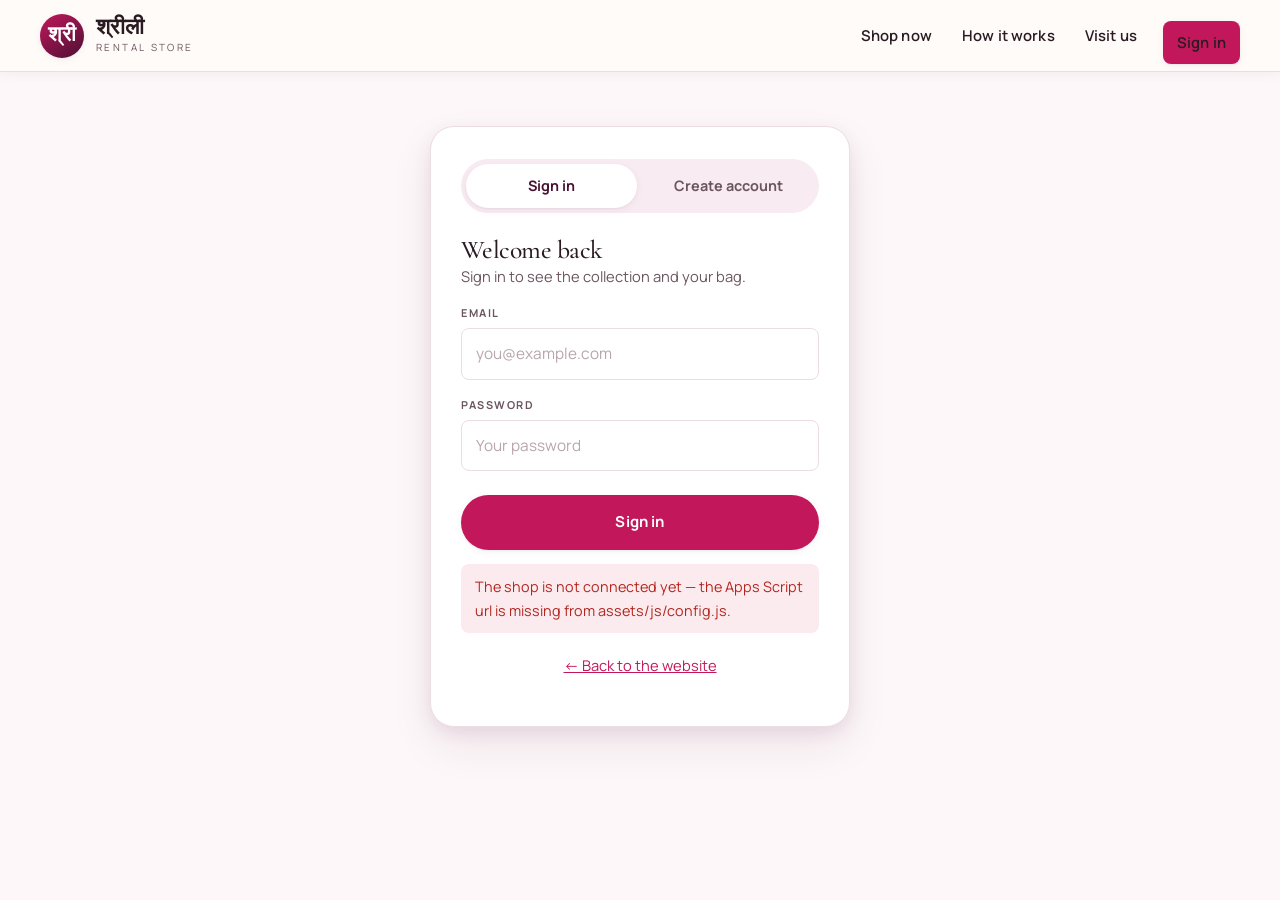
==== docs/account.html @ 736f4a03 "Add files via upload" ====
<!DOCTYPE html>
<html lang="en">
<head>
<meta charset="utf-8">
<meta name="viewport" content="width=device-width, initial-scale=1">
<title>Sign in — श्रीली Rental Store</title>
<meta name="robots" content="noindex">
<meta name="theme-color" content="#4a1033">
<link rel="preconnect" href="https://fonts.googleapis.com">
<link rel="preconnect" href="https://fonts.gstatic.com" crossorigin>
<link href="https://fonts.googleapis.com/css2?family=Cormorant+Garamond:ital,wght@0,400;0,500;0,600;1,400&family=Manrope:wght@400;500;600;700&family=Mukta:wght@400;600;700&display=swap" rel="stylesheet">
<link rel="stylesheet" href="assets/css/style.css">
<link rel="stylesheet" href="assets/css/shop.css">
</head>
<body class="shop">

<header class="site-header scrolled">
  <div class="wrap">
    <a class="brand" href="index.html">
      <span class="mark" id="brandMark">
        <img src="assets/img/logo.png" alt="श्रीली" style="width:100%;height:100%;object-fit:cover"
             onerror="this.remove();document.getElementById('brandMark').textContent='श्री';">
      </span>
      <span class="txt"><strong>श्रीली</strong><span>Rental Store</span></span>
    </a>
    <button class="nav-toggle" id="navToggle" aria-expanded="false" aria-controls="siteNav" aria-label="Menu"><span></span></button>
    <nav class="site-nav" id="siteNav">
      <a href="collection.html">Shop now</a>
      <a href="index.html#how">How it works</a>
      <a href="index.html#visit">Visit us</a>
      <span id="navAccount"></span>
    </nav>
  </div>
</header>

<!-- ------------------------------------------------------------ signed in -->
<div class="hide" id="profileView">

  <!-- identity banner -->
  <div class="acct-hero">
    <div class="wrap acct-hero-in">
      <div class="acct-avatar" id="pInitials">—</div>
      <div class="acct-id">
        <p class="eyebrow" style="color:#f0c8d8">My account</p>
        <h1 id="pName">—</h1>
        <p id="pEmail"></p>
      </div>
      <button class="btn btn-light btn-sm" id="signOutBtn">Sign out</button>
    </div>
  </div>

  <div class="wrap">
    <!-- at-a-glance -->
    <div class="acct-stats">
      <a class="acct-stat" href="cart.html">
        <span class="k">In my bag</span><span class="v" id="pBag">0</span>
        <span class="s">pieces waiting</span>
      </a>
      <div class="acct-stat">
        <span class="k">Requested</span><span class="v" id="pPending">0</span>
        <span class="s">awaiting the store</span>
      </div>
      <div class="acct-stat">
        <span class="k">Confirmed</span><span class="v" id="pConfirmed">0</span>
        <span class="s">ready to collect</span>
      </div>
      <div class="acct-stat">
        <span class="k">Completed</span><span class="v" id="pDone">0</span>
        <span class="s">rentals so far</span>
      </div>
    </div>

    <div class="acct-tabs" id="acctTabs">
      <button data-p="bag" class="on">My bag</button>
      <button data-p="history">Booking history</button>
      <button data-p="details">My details</button>
    </div>

    <!-- ------------------------------------------------------- my bag -->
    <section id="pane-bag">
      <div id="acctBag"></div>
      <div class="empty-state hide" id="acctBagEmpty">
        <div class="big">👗</div>
        <h3>Your bag is empty</h3>
        <p class="muted">Add a piece and the dates you need it for.</p>
        <a class="btn btn-primary" href="collection.html" style="margin-top:14px">Shop the collection</a>
      </div>
      <p class="hide" id="acctBagCta" style="margin-top:18px">
        <a class="btn btn-primary" href="cart.html">Go to bag &amp; request dates</a>
      </p>
    </section>

    <!-- --------------------------------------------------- my history -->
    <section id="pane-history" class="hide">
      <div class="acct-filter" id="histFilter">
        <button data-s="" class="on">All</button>
        <button data-s="REQUESTED">Requested</button>
        <button data-s="CONFIRMED">Confirmed</button>
        <button data-s="PICKED_UP">With me</button>
        <button data-s="RETURNED">Returned</button>
      </div>
      <div id="acctHistory"></div>
      <div class="empty-state hide" id="acctHistEmpty">
        <div class="big">🧾</div>
        <h3>No bookings yet</h3>
        <p class="muted">Anything you request will appear here with its status.</p>
        <a class="btn btn-primary" href="collection.html" style="margin-top:14px">Start shopping</a>
      </div>
    </section>

    <!-- --------------------------------------------------- my details -->
    <section id="pane-details" class="hide">
      <div class="acct-card">
        <h3 style="margin-bottom:4px">My details</h3>
        <p class="muted" style="margin-bottom:18px">
          To change any of these, message the store — we keep them in step with
          your booking records.
        </p>
        <div class="detail-row"><span>Name</span><b id="dName"></b></div>
        <div class="detail-row"><span>Email</span><b id="dEmail"></b></div>
        <div class="detail-row"><span>Mobile</span><b id="dPhone"></b></div>
        <div style="display:flex;gap:10px;flex-wrap:wrap;margin-top:20px">
          <a class="btn btn-primary" href="https://wa.me/919168754478" target="_blank" rel="noopener">Message the store</a>
          <a class="btn btn-ghost" href="collection.html">Shop the collection</a>
        </div>
      </div>
    </section>

    <p class="muted" style="text-align:center;padding:36px 0">
      <a href="index.html">← Back to the website</a>
    </p>
  </div>
</div>

<!-- ------------------------------------------------------------ signed out -->
<div class="auth-shell hide" id="authView">
  <div class="auth-box">
    <div class="note-why hide" id="whyNote"></div>

    <div class="auth-switch" role="tablist">
      <button id="tabIn" class="on" role="tab">Sign in</button>
      <button id="tabUp" role="tab">Create account</button>
    </div>

    <!-- sign in ------------------------------------------------------- -->
    <form id="formIn" autocomplete="on">
      <h1 style="font-size:1.6rem">Welcome back</h1>
      <p class="muted">Sign in to see the collection and your bag.</p>

      <div class="field">
        <label for="inEmail">Email</label>
        <input id="inEmail" type="email" autocomplete="email" placeholder="you@example.com" required>
      </div>

      <div class="field">
        <label for="inPass">Password</label>
        <input id="inPass" type="password" autocomplete="current-password" placeholder="Your password" required>
      </div>

      <button class="btn btn-primary btn-block" id="inBtn" type="submit">Sign in</button>
      <div class="msg err" id="inMsg"></div>
    </form>

    <!-- register ------------------------------------------------------ -->
    <form id="formUp" class="hide" autocomplete="on">
      <h1 style="font-size:1.6rem">Create your account</h1>
      <p class="muted">Takes a minute. Your bag is saved against it.</p>

      <div class="field">
        <label for="upName">Full name *</label>
        <input id="upName" type="text" autocomplete="name" placeholder="Your name" required>
      </div>

      <div class="field">
        <label for="upEmail">Email *</label>
        <input id="upEmail" type="email" autocomplete="email" placeholder="you@example.com" required>
      </div>

      <div class="field">
        <label for="upPhone">Mobile number *</label>
        <!-- +91 is fixed. The store is in Kodoli and confirms on WhatsApp,
             so an Indian mobile is the only number that is any use. -->
        <div class="phone-field">
          <span class="cc">🇮🇳 +91</span>
          <input id="upPhone" type="tel" inputmode="numeric" autocomplete="tel-national"
                 maxlength="10" pattern="[6-9][0-9]{9}" placeholder="9876543210" required>
        </div>
        <p class="hint">10 digits, starting 6–9. We confirm bookings on WhatsApp.</p>
      </div>

      <div class="field">
        <label for="upPass">Password *</label>
        <input id="upPass" type="password" autocomplete="new-password"
               placeholder="At least 6 characters" required>
      </div>

      <div class="field">
        <label for="upAddress">Address <span class="opt">(optional)</span></label>
        <input id="upAddress" type="text" autocomplete="street-address" placeholder="Village / town">
      </div>

      <button class="btn btn-primary btn-block" id="upBtn" type="submit">Create account</button>
      <div class="msg err" id="upMsg"></div>
    </form>

    <p class="muted" style="text-align:center;margin-top:20px">
      <a href="index.html">← Back to the website</a>
    </p>
  </div>
</div>

<div class="auth-shell" id="loadingView">
  <div class="auth-box" style="text-align:center">
    <span class="spin"></span> <span class="muted">One moment…</span>
  </div>
</div>

<script src="assets/js/config.js"></script>
<script src="assets/js/shop.js"></script>
<script src="assets/js/site-nav.js"></script>
<script src="assets/js/account.js"></script>
</body>
</html>
---- docs/assets/css/style.css ----
/* =========================================================================
   श्रीली Rental Store — design system
   Boutique rental: soft blush ground, deep plum type, rose accents.
   Mobile first; every breakpoint is min-width.
   ========================================================================= */

:root {
  --rose:        #c2185b;
  --rose-dark:   #9c134a;
  --rose-soft:   #fce7ef;
  --plum:        #4a1033;
  --plum-deep:   #2e0a20;
  --gold:        #b8912f;
  --blush:       #fdf7f9;
  --blush-2:     #f8ebf1;
  --cream:       #fffbf8;
  --ink:         #2a1a22;
  --ink-2:       #6b5560;
  --line:        #ecdde4;
  --white:       #ffffff;
  --ok:          #1a6b41;
  --busy:        #b3261e;

  --shadow-sm: 0 1px 2px rgba(74,16,51,.05), 0 2px 10px rgba(74,16,51,.05);
  --shadow-md: 0 6px 18px rgba(74,16,51,.08), 0 18px 44px rgba(74,16,51,.08);
  --shadow-lg: 0 20px 60px rgba(74,16,51,.16);

  --r-sm: 8px;
  --r-md: 14px;
  --r-lg: 24px;

  --wrap: 1240px;
  --header-h: 72px;

  --sans: "Manrope", "Mukta", "Segoe UI", system-ui, sans-serif;
  --display: "Cormorant Garamond", "Tiro Devanagari Marathi", Georgia, serif;
}

* { box-sizing: border-box; }
html { scroll-behavior: smooth; scroll-padding-top: calc(var(--header-h) + 12px); }
html, body { overflow-x: hidden; }

body {
  margin: 0;
  background: var(--cream);
  color: var(--ink);
  font-family: var(--sans);
  font-size: 16px;
  line-height: 1.65;
  -webkit-font-smoothing: antialiased;
  -webkit-text-size-adjust: 100%;
}

img { max-width: 100%; display: block; }
a { color: var(--rose); }

.wrap { width: 100%; max-width: var(--wrap); margin: 0 auto; padding: 0 20px; }

h1, h2, h3 { font-family: var(--display); font-weight: 500; line-height: 1.15; margin: 0; }
h1 { font-size: clamp(2.4rem, 6vw, 4.6rem); letter-spacing: -.02em; }
h2 { font-size: clamp(1.9rem, 4vw, 3rem); letter-spacing: -.01em; }
h3 { font-size: 1.2rem; }
p  { margin: 0 0 1rem; }

.eyebrow {
  font-size: .72rem; font-weight: 700; letter-spacing: .22em;
  text-transform: uppercase; color: var(--rose); margin-bottom: .7rem;
}
.lead { font-size: 1.06rem; color: var(--ink-2); max-width: 60ch; }
.muted { color: var(--ink-2); font-size: .92rem; }
.center { text-align: center; }
.center .lead { margin-inline: auto; }
.hide { display: none !important; }

/* ---------------------------------------------------------------- header */

.site-header {
  position: fixed; top: 0; left: 0; right: 0; z-index: 60;
  height: var(--header-h);
  background: transparent; border-bottom: 1px solid transparent;
  transition: background .28s ease, border-color .28s ease, box-shadow .28s ease;
}
.site-header.scrolled {
  background: rgba(255,251,248,.94); backdrop-filter: blur(12px);
  border-bottom-color: var(--line);
  box-shadow: 0 1px 14px rgba(74,16,51,.05);
}
.site-header .wrap { height: 100%; display: flex; align-items: center; gap: 16px; }

.brand { display: flex; align-items: center; gap: 12px; text-decoration: none; color: inherit; margin-right: auto; }
.brand .mark {
  width: 44px; height: 44px; flex: none; border-radius: 50%;
  background: linear-gradient(145deg, var(--rose), var(--plum));
  color: #fff; display: grid; place-items: center;
  font-family: var(--display); font-size: 1.3rem; font-weight: 600;
  box-shadow: var(--shadow-sm); overflow: hidden;
}
.brand .txt strong {
  display: block; font-family: var(--display); font-size: 1.35rem;
  line-height: 1.05; letter-spacing: .01em;
}
.brand .txt span {
  display: block; font-size: .62rem; letter-spacing: .24em;
  text-transform: uppercase; color: var(--ink-2);
}
.site-header:not(.scrolled) .brand .txt strong { color: #fff; }
.site-header:not(.scrolled) .brand .txt span { color: rgba(255,255,255,.72); }

.nav-toggle {
  display: grid; place-items: center; width: 42px; height: 42px;
  background: none; border: 1px solid var(--line); border-radius: var(--r-sm);
  cursor: pointer; color: var(--ink);
}
.site-header:not(.scrolled) .nav-toggle { color: #fff; border-color: rgba(255,255,255,.4); }
.nav-toggle span { display: block; width: 18px; height: 2px; background: currentColor; position: relative; }
.nav-toggle span::before, .nav-toggle span::after {
  content: ""; position: absolute; left: 0; width: 18px; height: 2px; background: currentColor;
  transition: transform .2s ease, top .2s ease;
}
.nav-toggle span::before { top: -6px; }
.nav-toggle span::after  { top: 6px; }
.nav-toggle[aria-expanded="true"] span { background: transparent; }
.nav-toggle[aria-expanded="true"] span::before { top: 0; transform: rotate(45deg); }
.nav-toggle[aria-expanded="true"] span::after  { top: 0; transform: rotate(-45deg); }

.site-nav {
  position: fixed; inset: var(--header-h) 0 auto 0;
  background: var(--cream); border-bottom: 1px solid var(--line);
  padding: 10px 20px 22px; display: none; box-shadow: var(--shadow-md);
}
.site-nav.open { display: block; }
.site-nav a {
  display: block; padding: 13px 4px; text-decoration: none;
  color: var(--ink); font-weight: 600; border-bottom: 1px solid var(--line);
}
.site-nav a:last-of-type { border-bottom: 0; }
.site-nav .btn { margin-top: 14px; text-align: center; }

@media (min-width: 960px) {
  .nav-toggle { display: none; }
  .site-nav {
    position: static; display: flex; align-items: center; gap: 2px;
    background: none; border: 0; padding: 0; box-shadow: none;
  }
  .site-nav a {
    border: 0; padding: 9px 14px; border-radius: var(--r-sm);
    font-size: .93rem; font-weight: 600; letter-spacing: .01em;
  }
  .site-header:not(.scrolled) .site-nav a { color: rgba(255,255,255,.94); }
  .site-header:not(.scrolled) .site-nav a:hover { background: rgba(255,255,255,.14); }
  .site-header.scrolled .site-nav a:hover { background: var(--blush-2); }
  .site-nav .btn { margin-left: 10px; }
  .site-header:not(.scrolled) .site-nav a.btn { color: #fff; }
}

/* --------------------------------------------------------------- buttons */

.btn {
  display: inline-block; padding: 14px 30px; border-radius: 999px;
  font: inherit; font-weight: 700; font-size: .94rem; letter-spacing: .01em;
  text-decoration: none; cursor: pointer; border: 1px solid transparent;
  transition: transform .15s ease, box-shadow .15s ease, background .15s ease;
}
.btn:active { transform: translateY(1px); }
.btn-primary { background: var(--rose); color: #fff; box-shadow: var(--shadow-sm); }
.btn-primary:hover { background: var(--rose-dark); box-shadow: var(--shadow-md); }
.btn-ghost { background: transparent; color: var(--plum); border-color: var(--line); }
.btn-ghost:hover { background: var(--blush-2); }
.btn-light { background: rgba(255,255,255,.14); color: #fff; border-color: rgba(255,255,255,.45); }
.btn-light:hover { background: rgba(255,255,255,.24); }
.btn-sm { padding: 9px 18px; font-size: .84rem; }
.btn-block { display: block; width: 100%; text-align: center; }
.btn:disabled { opacity: .5; cursor: default; }

/* ------------------------------------------------------------------ hero */

.hero {
  position: relative; overflow: hidden; color: #fff;
  padding: calc(var(--header-h) + 70px) 0 70px;
  background: var(--plum-deep);
}
@media (min-width: 900px) {
  .hero { padding: calc(var(--header-h) + 86px) 0 86px; min-height: 92vh;
          display: flex; align-items: center; }
}

/* Ambient wash. The clip is only 720px wide, so at full-bleed it would be
   upscaled and visibly soft — blurring it hard turns that into an asset:
   it reads as colour and movement, never as a blurry video. */
.hero-wash { position: absolute; inset: -4%; z-index: 0; }
/* Light blur only. Enough to soften the 720p upscaling, not so much that
   the footage stops reading as footage — the first version was invisible. */
.hero-wash video {
  width: 100%; height: 100%; object-fit: cover; object-position: center 30%;
  filter: blur(6px) saturate(1.15) brightness(.95);
  transform: scale(1.08);
}
/* Deep on the left where the words are, much clearer on the right so the
   film is genuinely visible rather than a flat colour. */
.hero-scrim {
  position: absolute; inset: 0; z-index: 1; pointer-events: none;
  background:
    linear-gradient(100deg, rgba(38,8,26,.92) 0%, rgba(38,8,26,.78) 30%,
                    rgba(38,8,26,.42) 56%, rgba(38,8,26,.14) 78%,
                    rgba(38,8,26,.06) 100%),
    linear-gradient(to top, rgba(38,8,26,.62) 0%, rgba(38,8,26,.12) 34%, transparent 60%);
}
/* A soft gold bloom behind the frame. */
.hero-glow {
  position: absolute; z-index: 1; right: 6%; top: 16%;
  width: 420px; height: 420px; border-radius: 50%; pointer-events: none;
  background: radial-gradient(circle, rgba(184,145,47,.30), transparent 68%);
  filter: blur(10px);
}

.hero-grid { position: relative; z-index: 2; display: grid; gap: 46px; align-items: center; }
@media (min-width: 900px) {
  .hero-grid { grid-template-columns: minmax(0, 760px); gap: 66px; }
}

.hero .eyebrow { color: #f0c8d8; letter-spacing: .26em; }
.hero h1 {
  color: #fff; font-size: clamp(2.8rem, 7.4vw, 5.8rem);
  line-height: 1.02; letter-spacing: -.025em;
  text-shadow: 0 4px 40px rgba(0,0,0,.4);
}
.hero h1 em { font-style: italic; }

/* Gold foil lettering — a gradient clipped to the glyphs. */
.foil {
  background: linear-gradient(103deg, #f6dfa4 0%, #b8912f 34%, #ffeec2 56%, #c9a227 82%, #f3d999 100%);
  -webkit-background-clip: text; background-clip: text;
  -webkit-text-fill-color: transparent; color: transparent;
}

.hero-lead {
  color: rgba(255,255,255,.9); max-width: 44ch; font-size: 1.1rem;
  margin-top: 1.4rem; text-shadow: 0 1px 18px rgba(0,0,0,.45);
}
.hero-actions { display: flex; flex-wrap: wrap; gap: 13px; margin-top: 34px; }
.btn-lg { padding: 16px 34px; font-size: .98rem; }

.hero-marks {
  display: flex; flex-wrap: wrap; gap: 12px 28px; margin-top: 42px;
  font-size: .74rem; letter-spacing: .2em; text-transform: uppercase;
  color: rgba(255,255,255,.7);
}
.hero-marks span { display: flex; align-items: center; gap: 10px; }
.hero-marks span::before {
  content: ""; width: 5px; height: 5px; transform: rotate(45deg);
  border: 1px solid var(--gold); display: block;
}

/* The framed film ------------------------------------------------------ */

/* Sized by height so the portrait never runs past the fold on a laptop. */
.hero-frame {
  position: relative; margin: 0; justify-self: center;
  width: 100%; max-width: 400px; aspect-ratio: 3 / 4;
  border-radius: 26px; overflow: hidden;
  box-shadow: 0 30px 90px rgba(0,0,0,.5), 0 0 0 1px rgba(255,255,255,.10);
  background: var(--plum);
}
@media (min-width: 900px) {
  /* A slight tilt and lift — a portrait on display, not a pasted-in photo. */
  .hero-frame {
    transform: rotate(-1.6deg) translateY(-8px);
    height: min(66vh, 560px); width: auto; aspect-ratio: 3 / 4; max-width: none;
  }
}
.hero-frame img, .hero-frame video {
  width: 100%; height: 100%; object-fit: cover; object-position: center 18%; display: block;
}
.hero-frame .ph {
  position: absolute; inset: 0; display: none; place-items: center; text-align: center;
  color: rgba(255,255,255,.6); font-family: var(--display); font-size: 1.2rem;
}
.hero-frame .ph small { font-family: var(--sans); font-size: .66rem; letter-spacing: .12em; }
.hero-frame.empty .ph { display: grid; }
/* Inner gold hairline, drawn over the footage. */
.hero-frame::before {
  content: ""; position: absolute; inset: 11px; border-radius: 18px; z-index: 2;
  border: 1px solid rgba(246,223,164,.42); pointer-events: none;
}
.hero-frame::after {
  content: ""; position: absolute; inset: auto 0 0 0; height: 34%; z-index: 1;
  background: linear-gradient(transparent, rgba(24,4,16,.72)); pointer-events: none;
}
.hero-frame figcaption {
  position: absolute; left: 22px; bottom: 20px; z-index: 3;
  font-family: var(--display); font-size: 1.06rem; color: #fff;
  letter-spacing: .04em; text-shadow: 0 1px 10px rgba(0,0,0,.6);
}

.hero-cue {
  position: absolute; left: 50%; bottom: 16px; z-index: 3;
  width: 1px; height: 40px; transform: translateX(-50%);
  background: linear-gradient(rgba(255,255,255,.75), transparent);
}
@media (max-width: 900px) { .hero-cue { display: none; } }
/* -------------------------------------------------------------- sections */

section { padding: 84px 0; }
section.tint { background: var(--blush); }
.section-head { margin-bottom: 44px; }

.grid { display: grid; gap: 22px; }
@media (min-width: 640px) { .cols-2 { grid-template-columns: repeat(2, 1fr); } }
@media (min-width: 900px) { .cols-3 { grid-template-columns: repeat(3, 1fr); } }
@media (min-width: 900px) { .cols-4 { grid-template-columns: repeat(4, 1fr); } }

/* ------------------------------------------------------------ item cards */

.catalog { display: grid; gap: 22px; grid-template-columns: repeat(2, 1fr); }
@media (min-width: 720px)  { .catalog { grid-template-columns: repeat(3, 1fr); } }
@media (min-width: 1040px) { .catalog { grid-template-columns: repeat(4, 1fr); } }

.item {
  position: relative; background: var(--white); border: 1px solid var(--line);
  border-radius: var(--r-md); overflow: hidden; text-decoration: none; color: inherit;
  display: flex; flex-direction: column;
  transition: transform .18s ease, box-shadow .18s ease, border-color .18s ease;
}
.item:hover { transform: translateY(-3px); box-shadow: var(--shadow-md); border-color: var(--rose-soft); }

.item-shot { position: relative; aspect-ratio: 3 / 4; background: var(--blush-2); overflow: hidden; }
.item-shot img { width: 100%; height: 100%; object-fit: cover; transition: transform .5s ease; }
.item:hover .item-shot img { transform: scale(1.04); }
.item-shot .ph {
  position: absolute; inset: 0; display: grid; place-items: center;
  color: var(--ink-2); font-family: var(--display); font-size: 2rem; opacity: .35;
}

.item-body { padding: 14px 15px 16px; display: flex; flex-direction: column; gap: 3px; flex: 1; }
.item-cat {
  font-size: .66rem; letter-spacing: .18em; text-transform: uppercase; color: var(--ink-2);
}
.item-name { font-family: var(--display); font-size: 1.22rem; line-height: 1.2; }
.item-price { margin-top: auto; padding-top: 8px; font-weight: 700; color: var(--plum); }
.item-price small { font-weight: 500; color: var(--ink-2); font-size: .78rem; }

/* availability pill */
.pill {
  position: absolute; top: 10px; left: 10px; z-index: 2;
  font-size: .68rem; font-weight: 700; letter-spacing: .06em;
  padding: 5px 11px; border-radius: 999px; backdrop-filter: blur(6px);
}
.pill.free { background: rgba(26,107,65,.92); color: #fff; }
.pill.busy { background: rgba(179,38,30,.92); color: #fff; }
.pill.soon { background: rgba(184,145,47,.94); color: #fff; }

.item.is-busy .item-shot img { filter: grayscale(.55) brightness(.94); }

/* ----------------------------------------------------------- how it works */

.steps { counter-reset: step; }
.step { position: relative; padding-left: 60px; }
.step::before {
  counter-increment: step; content: counter(step);
  position: absolute; left: 0; top: 0;
  width: 42px; height: 42px; border-radius: 50%;
  background: var(--rose-soft); color: var(--rose);
  display: grid; place-items: center;
  font-family: var(--display); font-size: 1.3rem; font-weight: 600;
}
.step h3 { margin-bottom: 5px; }
.step p { color: var(--ink-2); margin: 0; }

/* -------------------------------------------------------------- occasions */

.occasion {
  position: relative; border-radius: var(--r-md); overflow: hidden;
  aspect-ratio: 4 / 5; display: block; text-decoration: none;
  background: var(--blush-2); border: 1px solid var(--line);
}
.occasion img { width: 100%; height: 100%; object-fit: cover; transition: transform .5s ease; }
.occasion:hover img { transform: scale(1.05); }
.occasion figcaption {
  position: absolute; inset: auto 0 0 0; padding: 30px 16px 16px; color: #fff;
  background: linear-gradient(transparent, rgba(46,10,32,.85));
  font-family: var(--display); font-size: 1.35rem;
}
.occasion .ph {
  position: absolute; inset: 0; display: grid; place-items: center;
  font-family: var(--display); font-size: 2.2rem; color: var(--ink-2); opacity: .3;
}

/* ----------------------------------------------------------------- story */

.story-split { display: grid; gap: 38px; align-items: center; }
@media (min-width: 900px) {
  .story-split { grid-template-columns: 1fr minmax(300px, 480px); gap: 64px; }
}

.story-shot {
  position: relative; margin: 0; border-radius: var(--r-lg); overflow: hidden;
  background: var(--blush-2); box-shadow: var(--shadow-lg); aspect-ratio: 4 / 3;
}
.story-shot img { width: 100%; height: 100%; object-fit: cover; }
.story-shot .ph {
  position: absolute; inset: 0; display: none; place-items: center;
  font-family: var(--display); font-size: 1.5rem; color: var(--ink-2); opacity: .45;
}
.story-shot.empty .ph { display: grid; }
.story-shot figcaption {
  position: absolute; inset: auto 0 0 0; padding: 34px 18px 16px; color: #fff;
  background: linear-gradient(transparent, rgba(46,10,32,.82));
  font-family: var(--display); font-size: 1.15rem; letter-spacing: .02em;
}

/* The name being assembled. The two contributed syllables are the only
   things in rose, so the eye picks them out without any explanation. */
.namewheel {
  display: flex; align-items: flex-end; flex-wrap: wrap; gap: 14px 20px;
  margin-top: 26px; padding: 26px 24px;
  background: var(--white); border: 1px solid var(--line);
  border-radius: var(--r-md); box-shadow: var(--shadow-sm);
}
.nw-src, .nw-out { display: flex; flex-direction: column; gap: 1px; }
.nw-full {
  font-family: var(--display); font-size: clamp(1.6rem, 4vw, 2.2rem);
  line-height: 1.1; color: var(--ink-2);
}
.nw-full b { color: var(--rose); font-weight: 600; }
.nw-en {
  font-size: .68rem; letter-spacing: .18em; text-transform: uppercase; color: var(--ink-2);
}
.nw-rel { font-size: .78rem; color: var(--rose); }
.nw-plus, .nw-eq {
  font-family: var(--display); font-size: 1.6rem; color: var(--ink-2);
  align-self: center; opacity: .5;
}
.nw-out { padding-left: 4px; }
.nw-name {
  font-family: var(--display); font-size: clamp(2.2rem, 6vw, 3.2rem);
  line-height: 1; color: var(--plum); font-weight: 600;
}
.nw-out .nw-en { color: var(--rose); }

/* ----------------------------------------------------------------- owner */

.owner-split { display: grid; gap: 34px; align-items: center; }
@media (min-width: 860px) {
  .owner-split { grid-template-columns: minmax(260px, 360px) 1fr; gap: 60px; }
}

.owner-shot {
  position: relative; aspect-ratio: 3 / 4; border-radius: var(--r-lg);
  overflow: hidden; background: var(--blush-2); box-shadow: var(--shadow-lg);
  justify-self: center; width: 100%; max-width: 380px;
}
.owner-shot img { width: 100%; height: 100%; object-fit: cover; object-position: center 20%; }
.owner-shot .ph {
  position: absolute; inset: 0; display: none; place-items: center;
  color: var(--ink-2); font-family: var(--display); font-size: 1.4rem; opacity: .45;
}
.owner-shot.empty .ph { display: grid; }

/* A thin gold rule echoing the boutique feel, drawn not loaded. */
.owner-shot::after {
  content: ""; position: absolute; inset: 12px; border-radius: calc(var(--r-lg) - 6px);
  border: 1px solid rgba(255,255,255,.45); pointer-events: none;
}

.owner-copy h2 { margin-bottom: 6px; }
.owner-contact { display: flex; flex-wrap: wrap; gap: 12px; margin-top: 26px; }

/* ---------------------------------------------------------------- footer */

.site-footer { background: var(--plum-deep); color: rgba(255,255,255,.74); padding: 64px 0 30px; }
.site-footer h3 { color: #fff; font-family: var(--sans); font-size: .82rem;
  letter-spacing: .18em; text-transform: uppercase; margin-bottom: 14px; }
.site-footer a { color: rgba(255,255,255,.8); text-decoration: none; display: block; padding: 5px 0; }
.site-footer a:hover { color: #fff; }
.foot-grid { display: grid; gap: 34px; }
@media (min-width: 800px) { .foot-grid { grid-template-columns: 1.8fr 1fr 1fr 1.2fr; } }
.foot-brand { font-family: var(--display); font-size: 1.9rem; color: #fff; line-height: 1; }
.foot-bottom {
  margin-top: 44px; padding-top: 22px; border-top: 1px solid rgba(255,255,255,.14);
  font-size: .84rem; display: flex; flex-wrap: wrap; gap: 10px; justify-content: space-between;
}

/* --------------------------------------------------------------- utility */

.tape {
  background: var(--plum); color: #fff; padding: 11px 0;
  font-size: .78rem; letter-spacing: .14em; text-transform: uppercase; text-align: center;
}
.tape a { color: #f3c9d9; }

/* ==========================================================================
   Motion, ornament and texture — the things that separate "clean" from
   "boutique". Everything here is progressive: with JS off, .anim is never
   added and the page simply renders.
   ========================================================================== */

/* --------------------------------------------------------- scroll reveal */

.anim .rv {
  opacity: 0; transform: translateY(26px);
  transition: opacity .7s cubic-bezier(.22,.61,.36,1) var(--rv-delay, 0ms),
              transform .7s cubic-bezier(.22,.61,.36,1) var(--rv-delay, 0ms);
  will-change: opacity, transform;
}
.anim .rv.in { opacity: 1; transform: none; }

/* ------------------------------------------------------- hero entrance */

.anim .hero-in > * {
  opacity: 0; transform: translateY(30px);
  transition: opacity .9s cubic-bezier(.22,.61,.36,1),
              transform .9s cubic-bezier(.22,.61,.36,1);
}
.anim .hero-in.go > *            { opacity: 1; transform: none; }
.anim .hero-in > *:nth-child(1)  { transition-delay: .10s; }
.anim .hero-in > *:nth-child(2)  { transition-delay: .22s; }
.anim .hero-in > *:nth-child(3)  { transition-delay: .34s; }
.anim .hero-in > *:nth-child(4)  { transition-delay: .46s; }
.anim .hero-in > *:nth-child(5)  { transition-delay: .58s; }

.hero-wash { transition: transform .1s linear; will-change: transform; }

/* Slow ken-burns on the hero footage so a static frame never feels dead. */
@keyframes kenburns {
  0%   { transform: scale(1.04); }
  100% { transform: scale(1.13); }
}
.anim .hero-frame video { animation: kenburns 30s ease-in-out infinite alternate; }

/* ------------------------------------------------------------- ornament */

/* A drawn gold motif — a diamond between two hairlines. No image, so it
   costs nothing and stays crisp at any size. */
.orn {
  display: flex; align-items: center; justify-content: center; gap: 12px;
  margin: 0 auto 18px; max-width: 220px; color: var(--gold);
}
.orn::before, .orn::after {
  content: ""; flex: 1; height: 1px;
  background: linear-gradient(90deg, transparent, currentColor);
}
.orn::after { background: linear-gradient(270deg, transparent, currentColor); }
.orn i {
  width: 7px; height: 7px; transform: rotate(45deg);
  border: 1px solid currentColor; display: block;
}

/* Headline flourish: a hairline under section titles, left aligned. */
.section-head:not(.center) h2::after {
  content: ""; display: block; width: 64px; height: 2px; margin-top: 16px;
  background: linear-gradient(90deg, var(--rose), var(--gold));
}

/* ------------------------------------------------------------- texture */

/* Faint diagonal weave on tinted bands — reads as fabric, not as a flat fill. */
section.tint {
  position: relative;
  background-image:
    repeating-linear-gradient(45deg,
      rgba(194,24,91,.028) 0 1px, transparent 1px 9px);
  background-color: var(--blush);
}

/* Gold hairline between sections. */
section + section { border-top: 1px solid rgba(184,145,47,.16); }

/* ------------------------------------------------------------ store film */

.film { background: var(--plum-deep); color: #fff; padding: 70px 0 78px; }
.film .eyebrow { color: #f0c8d8; }
.film h2 { color: #fff; }
.film .orn { color: var(--gold); }

/* A wide cinema stage for vertical footage --------------------------------
   Stretching a 9:16 clip across a wide band would crop it to a letterbox
   sliver. Instead the stage is wide, a blurred copy fills it edge to edge,
   and the real clip sits centred at full height — nothing lost. */
.stage {
  position: relative; width: 100%; max-width: 1040px; margin: 0 auto;
  aspect-ratio: 16 / 9; min-height: 300px;
  border-radius: var(--r-lg); overflow: hidden;
  background: #16040f; box-shadow: 0 34px 90px rgba(0,0,0,.55);
}
@media (max-width: 760px) {
  /* On a phone the width is scarce, so let the clip breathe taller. */
  .stage { aspect-ratio: 4 / 5; }
}

.stage-bg {
  position: absolute; inset: -6%; width: 112%; height: 112%;
  object-fit: cover; filter: blur(34px) saturate(1.25) brightness(.55);
  pointer-events: none;
}
.stage-fg {
  position: absolute; inset: 0; margin: auto; z-index: 1;
  height: 100%; width: auto; max-width: 100%;
  object-fit: contain; display: block;
}
/* Gold hairline and a foot gradient for the caption. */
.stage::after {
  content: ""; position: absolute; inset: 12px; border-radius: 16px; z-index: 3;
  border: 1px solid rgba(246,223,164,.32); pointer-events: none;
}
.stage-cap {
  position: absolute; left: 28px; bottom: 22px; z-index: 4;
  font-family: var(--display); font-size: 1.1rem; color: #fff;
  letter-spacing: .03em; text-shadow: 0 1px 12px rgba(0,0,0,.7);
}
.stage .vid-sound { z-index: 4; right: 20px; bottom: 18px; }

.stage-ph {
  position: absolute; inset: 0; display: none; place-items: center; z-index: 2;
  font-family: var(--display); font-size: 1.4rem; color: rgba(255,255,255,.55);
}
.stage.empty .stage-ph { display: grid; }
.stage.empty .stage-fg, .stage.empty .stage-bg { display: none; }

/* ---------------------------------------------------------------- band */

.band {
  padding: 0; background: var(--cream);
  border-block: 1px solid rgba(184,145,47,.22);
}
.band-grid {
  display: grid; grid-template-columns: repeat(2, 1fr);
  text-align: center;
}
@media (min-width: 860px) { .band-grid { grid-template-columns: repeat(4, 1fr); } }

.band-grid div {
  padding: 30px 16px; position: relative;
}
/* Hairline separators, drawn only between cells. */
.band-grid div + div::before {
  content: ""; position: absolute; left: 0; top: 22%; bottom: 22%;
  width: 1px; background: rgba(184,145,47,.24);
}
@media (max-width: 859px) {
  .band-grid div:nth-child(odd)::before { display: none; }
  .band-grid div:nth-child(n+3) { border-top: 1px solid rgba(184,145,47,.18); }
}
.band-grid b {
  display: block; font-family: var(--display); font-weight: 600;
  font-size: clamp(2rem, 5vw, 2.9rem); line-height: 1; color: var(--plum);
}
.band-grid span {
  display: block; margin-top: 7px;
  font-size: .68rem; letter-spacing: .17em; text-transform: uppercase;
  color: var(--ink-2);
}

/* ------------------------------------------------------------- marquee */

.marquee {
  background: var(--plum); color: #fff; overflow: hidden;
  padding: 14px 0; border-block: 1px solid rgba(255,255,255,.12);
}
.marquee-track {
  display: flex; gap: 46px; width: max-content;
  animation: marquee 34s linear infinite;
}
.marquee:hover .marquee-track { animation-play-state: paused; }
.marquee span {
  font-family: var(--display); font-size: 1.28rem; letter-spacing: .04em;
  white-space: nowrap; display: flex; align-items: center; gap: 46px;
}
.marquee span::after {
  content: ""; width: 6px; height: 6px; transform: rotate(45deg);
  border: 1px solid var(--gold); display: block;
}
@keyframes marquee {
  from { transform: translateX(0); }
  to   { transform: translateX(-50%); }
}

/* ----------------------------------------------------- richer item cards */

.item-shot::after {
  content: ""; position: absolute; inset: 0; z-index: 1;
  background: linear-gradient(to top, rgba(46,10,32,.55), transparent 52%);
  opacity: 0; transition: opacity .35s ease;
}
.item:hover .item-shot::after { opacity: 1; }

.item-look {
  position: absolute; left: 0; right: 0; bottom: 14px; z-index: 2;
  text-align: center; color: #fff; font-size: .74rem; font-weight: 700;
  letter-spacing: .2em; text-transform: uppercase;
  opacity: 0; transform: translateY(10px);
  transition: opacity .35s ease, transform .35s ease;
}
.item:hover .item-look { opacity: 1; transform: none; }

.item { border-radius: var(--r-md); }
.item::after {
  content: ""; position: absolute; inset: 0; border-radius: inherit;
  border: 1px solid transparent; pointer-events: none;
  transition: border-color .3s ease;
}
.item:hover::after { border-color: rgba(184,145,47,.5); }

/* --------------------------------------------------------- occasion tiles */

.occasion figcaption {
  letter-spacing: .02em; transition: transform .35s ease;
}
.occasion:hover figcaption { transform: translateY(-4px); }
.occasion::after {
  content: ""; position: absolute; inset: 12px; border-radius: 8px;
  border: 1px solid rgba(255,255,255,.35); opacity: 0;
  transition: opacity .35s ease; pointer-events: none;
}
.occasion:hover::after { opacity: 1; }

/* ------------------------------------------------------------- journey */

.journey-split { display: grid; gap: 38px; align-items: center; }
@media (min-width: 900px) {
  .journey-split { grid-template-columns: 1fr minmax(260px, 340px); gap: 64px; }
}

.milestones { list-style: none; margin: 30px 0 0; padding: 0 0 0 26px;
  border-left: 1px solid var(--line); }
.milestones li { position: relative; padding-bottom: 26px; }
.milestones li:last-child { padding-bottom: 0; }
.milestones li::before {
  content: ""; position: absolute; left: -32px; top: 8px;
  width: 11px; height: 11px; transform: rotate(45deg);
  background: var(--rose); border: 2px solid var(--cream);
}
.ms-when {
  font-size: .68rem; letter-spacing: .2em; text-transform: uppercase;
  color: var(--gold); font-weight: 700;
}
.milestones h3 { margin: 3px 0 4px; }
.milestones p { color: var(--ink-2); margin: 0; }

/* --------------------------------------------------------- inline video */

/* Sized by height so a 9:16 clip never becomes absurdly tall in a wide
   column — the same trap the मंडळ site fell into. */
.vid-slot {
  position: relative; justify-self: center; width: 100%; max-width: 360px;
  aspect-ratio: 9 / 16; border-radius: var(--r-lg); overflow: hidden;
  background: var(--blush-2); display: grid; place-items: center;
}
.vid-slot .ph { font-family: var(--display); font-size: 1.3rem; color: var(--ink-2); opacity: .45; }
.vid-slot.is-video { background: none; display: block; }

.vid {
  position: relative; width: 100%; height: 100%;
  border-radius: var(--r-lg); overflow: hidden;
  background: #000; box-shadow: var(--shadow-lg);
}
.vid video { width: 100%; height: 100%; object-fit: cover; display: block; }

.vid-sound {
  position: absolute; right: 12px; bottom: 12px;
  width: 40px; height: 40px; border-radius: 50%; cursor: pointer;
  border: 1px solid rgba(255,255,255,.4); background: rgba(0,0,0,.45);
  color: #fff; font-size: 1rem; line-height: 1; padding: 0;
  display: grid; place-items: center; backdrop-filter: blur(4px);
}
.vid-sound:hover { background: rgba(0,0,0,.66); }
.vid-sound:focus-visible { outline: 2px solid var(--rose); outline-offset: 2px; }

/* ------------------------------------------------------ network activity */

#netBar {
  position: fixed; top: 0; left: 0; right: 0; height: 3px; z-index: 200;
  pointer-events: none; opacity: 0; transition: opacity .15s ease;
}
#netBar.on { opacity: 1; }
#netBar::after {
  content: ""; display: block; height: 100%; width: 34%;
  background: linear-gradient(90deg, transparent, var(--rose), var(--gold), transparent);
  animation: net-slide 1s linear infinite;
}
@keyframes net-slide {
  0%   { transform: translateX(-40%); }
  100% { transform: translateX(340%); }
}

.spin {
  display: inline-block; width: 16px; height: 16px; vertical-align: -3px;
  border: 2px solid var(--line); border-top-color: var(--rose);
  border-radius: 50%; animation: spin .7s linear infinite;
}
@keyframes spin { to { transform: rotate(360deg); } }

@media (prefers-reduced-motion: reduce) {
  #netBar::after, .spin { animation: none; }
  #netBar::after { width: 100%; }
  .hero-media video { display: none; }
}

/* ------------------------------------------------------------- lookbook */

/* Tiles declare their own shape. Portrait stays portrait, landscape spans
   two columns — nothing is squeezed into a frame it was not shot for. */
.look-grid {
  display: grid; gap: 16px;
  grid-template-columns: repeat(2, 1fr);
}
@media (min-width: 900px) { .look-grid { grid-template-columns: repeat(4, 1fr); } }

.look {
  position: relative; margin: 0; overflow: hidden;
  border-radius: var(--r-md); background: var(--blush-2);
  border: 1px solid var(--line); box-shadow: var(--shadow-sm);
}
.look.tall { aspect-ratio: 3 / 4; }
.look.wide { aspect-ratio: 4 / 3; grid-column: span 2; }
@media (min-width: 900px) { .look.wide { aspect-ratio: 3 / 4; grid-column: span 1; } }

.look img, .look video {
  width: 100%; height: 100%; object-fit: cover; display: block;
  transition: transform .6s ease;
}
.look:hover img, .look:hover video { transform: scale(1.05); }

.look .ph {
  position: absolute; inset: 0; display: grid; place-items: center;
  font-family: var(--display); font-size: 1.1rem; color: var(--ink-2); opacity: .4;
}
.look.is-video .ph, .look:not(.empty) img + .ph { display: none; }

.look figcaption {
  position: absolute; inset: auto 0 0 0; z-index: 2;
  padding: 26px 14px 12px; color: #fff;
  background: linear-gradient(transparent, rgba(46,10,32,.82));
  font-family: var(--display); font-size: 1.15rem;
}
/* A catalogue card whose cover is a film. */
.item-shot video { width: 100%; height: 100%; object-fit: cover; transition: transform .5s ease; }
.item:hover .item-shot video { transform: scale(1.04); }
.gallery-main video { width: 100%; height: 100%; object-fit: cover; }
.gallery-strip video {
  width: 66px; height: 86px; object-fit: cover; border-radius: 8px;
  cursor: pointer; border: 2px solid transparent; flex: none;
}
.gallery-strip video.on { border-color: var(--rose); }
/* Credit for the film behind the hero, in place of the old portrait frame. */
.hero-credit {
  display: flex; align-items: center; gap: 12px; margin-top: 38px;
  font-size: .74rem; letter-spacing: .18em; text-transform: uppercase;
  color: rgba(255,255,255,.72);
}
.hero-credit-line { width: 42px; height: 1px; background: var(--gold); display: block; }
---- docs/assets/css/shop.css ----
/* =========================================================================
   श्रीली — shopping pages
   account · collection · item · bag
   Loaded after style.css; reuses its tokens.
   ========================================================================= */

/* Inner pages have no hero, so the header needs a solid ground from the
   start and the content needs to clear it. */
body.shop { background: var(--blush); padding-top: var(--header-h); }
body.shop .site-header {
  background: rgba(255,251,248,.96); border-bottom-color: var(--line);
  backdrop-filter: blur(12px);
}
body.shop .site-header .brand .txt strong { color: var(--ink); }
body.shop .site-header .brand .txt span { color: var(--ink-2); }
@media (min-width: 960px) { body.shop .site-nav a { color: var(--ink); } }
body.shop .site-header .nav-toggle { color: var(--ink); border-color: var(--line); }

.page-head { padding: 40px 0 26px; }
.page-head h1 { font-size: clamp(2rem, 4.6vw, 3.1rem); }
.page-head .crumbs { font-size: .8rem; color: var(--ink-2); margin-bottom: 8px; }
.page-head .crumbs a { color: var(--ink-2); text-decoration: none; }
.page-head .crumbs a:hover { color: var(--rose); }

/* Bag counter in the header ------------------------------------------- */

.bag-count, #bagBadge {
  display: inline-grid; place-items: center; min-width: 20px; height: 20px;
  padding: 0 6px; margin-left: 5px; border-radius: 99px;
  background: var(--rose); color: #fff; font-size: .68rem; font-weight: 700;
}

/* ============================================================ form fields
   Shared by every shopping page. Without these, labels and inputs are
   inline by default and the whole form runs together on one line.
   ========================================================================= */

.field { margin-top: 16px; }
.field:first-of-type { margin-top: 8px; }

form label,
.field > label {
  display: block;
  font-size: .68rem; font-weight: 700; letter-spacing: .14em;
  text-transform: uppercase; color: var(--ink-2);
  margin: 0 0 6px;
}
form label .opt { text-transform: none; letter-spacing: 0; font-weight: 500; }

form input,
form select,
form textarea,
.field input,
.field select,
.field textarea {
  display: block; width: 100%;
  padding: 12px 14px; font: inherit; font-size: .96rem;
  color: var(--ink); background: var(--white);
  border: 1px solid var(--line); border-radius: var(--r-sm);
  transition: border-color .15s ease, box-shadow .15s ease;
}
form input::placeholder, .field input::placeholder { color: #b8a5ae; }

form input:focus, form select:focus, form textarea:focus,
.field input:focus, .field select:focus, .field textarea:focus {
  outline: none; border-color: var(--rose);
  box-shadow: 0 0 0 3px var(--rose-soft);
}
form input:disabled { background: var(--blush-2); color: var(--ink-2); }

/* Helper line under a field. */
.hint { font-size: .8rem; color: var(--ink-2); margin: 7px 0 0; line-height: 1.5; }

/* Phone with a fixed +91 ------------------------------------------------
   The country code is not an input. Letting people type it leads to
   +91, 0091, 091 and 91 all arriving for the same number. */
.phone-field {
  display: flex; align-items: stretch;
  border: 1px solid var(--line); border-radius: var(--r-sm);
  background: var(--white); overflow: hidden;
  transition: border-color .15s ease, box-shadow .15s ease;
}
.phone-field:focus-within { border-color: var(--rose); box-shadow: 0 0 0 3px var(--rose-soft); }
.phone-field .cc {
  display: flex; align-items: center; gap: 6px;
  padding: 12px 12px 12px 14px; white-space: nowrap;
  background: var(--blush-2); color: var(--ink-2);
  font-weight: 700; font-size: .94rem; border-right: 1px solid var(--line);
}
.phone-field input {
  border: 0 !important; border-radius: 0 !important;
  box-shadow: none !important; flex: 1; min-width: 0;
  letter-spacing: .04em;
}
.phone-field input:focus { box-shadow: none !important; }

/* Two fields side by side once there is room. */
.field-row { display: grid; gap: 0 14px; grid-template-columns: 1fr; }
@media (min-width: 520px) { .field-row { grid-template-columns: 1fr 1fr; } }

form .btn { margin-top: 24px; }

/* ==================================================== customer dashboard */

.acct-hero {
  background: linear-gradient(120deg, var(--plum) 0%, var(--plum-deep) 62%, #3d0c2a 100%);
  color: #fff; padding: 38px 0 34px;
}
.acct-hero-in { display: flex; align-items: center; gap: 18px; flex-wrap: wrap; }
.acct-hero h1 { color: #fff; font-size: clamp(1.7rem, 4vw, 2.5rem); line-height: 1.1; }
.acct-hero p { color: rgba(255,255,255,.78); margin: 4px 0 0; font-size: .92rem; }
.acct-id { margin-right: auto; }

.acct-avatar {
  width: 62px; height: 62px; flex: none; border-radius: 50%;
  background: rgba(255,255,255,.14); border: 1px solid rgba(255,255,255,.28);
  display: grid; place-items: center;
  font-family: var(--display); font-size: 1.5rem; font-weight: 600; color: #fff;
}

/* at-a-glance tiles ---------------------------------------------------- */

.acct-stats {
  display: grid; grid-template-columns: repeat(2, 1fr); gap: 1px;
  margin: -22px 0 26px; background: var(--line);
  border: 1px solid var(--line); border-radius: var(--r-md);
  overflow: hidden; box-shadow: var(--shadow-md); position: relative; z-index: 2;
}
@media (min-width: 760px) { .acct-stats { grid-template-columns: repeat(4, 1fr); } }

.acct-stat {
  background: var(--white); padding: 18px 16px; text-decoration: none; color: inherit;
  display: block; transition: background .15s ease;
}
a.acct-stat:hover { background: var(--rose-soft); }
.acct-stat .k {
  display: block; font-size: .64rem; letter-spacing: .16em; text-transform: uppercase;
  color: var(--ink-2); font-weight: 700;
}
.acct-stat .v {
  display: block; font-family: var(--display); font-size: 2rem; line-height: 1.1;
  color: var(--plum); margin-top: 2px;
}
.acct-stat .s { display: block; font-size: .76rem; color: var(--ink-2); }

/* tabs ------------------------------------------------------------------ */

.acct-tabs { display: flex; gap: 8px; overflow-x: auto; padding-bottom: 4px; margin-bottom: 20px; }
.acct-tabs button {
  flex: 0 0 auto; padding: 10px 20px; border-radius: 999px; cursor: pointer;
  border: 1px solid var(--line); background: var(--white); color: var(--ink-2);
  font: inherit; font-weight: 600; font-size: .9rem; white-space: nowrap;
}
.acct-tabs button.on { background: var(--plum); border-color: var(--plum); color: #fff; }

.acct-filter { display: flex; gap: 7px; overflow-x: auto; margin-bottom: 16px; padding-bottom: 4px; }
.acct-filter button {
  flex: 0 0 auto; padding: 7px 14px; border-radius: 999px; cursor: pointer;
  border: 1px solid var(--line); background: var(--white); color: var(--ink-2);
  font: inherit; font-size: .82rem; font-weight: 600; white-space: nowrap;
}
.acct-filter button.on { background: var(--rose-soft); border-color: var(--rose); color: var(--rose); }

.acct-card {
  background: var(--white); border: 1px solid var(--line);
  border-radius: var(--r-md); padding: 24px; box-shadow: var(--shadow-sm);
}
.detail-row {
  display: flex; justify-content: space-between; gap: 16px;
  padding: 12px 0; border-bottom: 1px solid var(--line);
}
.detail-row:last-of-type { border-bottom: 0; }
.detail-row span { color: var(--ink-2); font-size: .9rem; }

/* A booking card that says where it has got to. */
.hist {
  background: var(--white); border: 1px solid var(--line);
  border-left: 3px solid var(--line);
  border-radius: var(--r-md); padding: 16px; margin-bottom: 12px;
  display: grid; grid-template-columns: 68px 1fr auto; gap: 15px; align-items: center;
}
@media (max-width: 560px) {
  .hist { grid-template-columns: 56px 1fr; }
  .hist .hist-right { grid-column: 1 / -1; display: flex; justify-content: space-between;
    align-items: center; border-top: 1px solid var(--line); padding-top: 10px; }
}
.hist img, .hist .ph {
  width: 68px; height: 88px; object-fit: cover; border-radius: 8px; background: var(--blush-2);
}
.hist .ph { display: grid; place-items: center; font-family: var(--display); color: var(--ink-2); }
.hist h3 { font-size: 1.12rem; line-height: 1.25; }
.hist .ref { font-size: .72rem; letter-spacing: .1em; color: var(--ink-2); }
.hist .when { font-size: .86rem; color: var(--ink-2); margin-top: 3px; }
.hist .hist-right { text-align: right; }
.hist .amt { font-weight: 700; color: var(--plum); margin-top: 6px; display: block; }

/* The left edge carries the status colour, readable at a glance. */
.hist.REQUESTED { border-left-color: #e0a33a; }
.hist.CONFIRMED { border-left-color: #2a6fc4; }
.hist.PICKED_UP { border-left-color: #8b42c9; }
.hist.RETURNED  { border-left-color: var(--ok); }
.hist.CANCELLED, .hist.NO_SHOW { border-left-color: #b9adb3; opacity: .72; }

.hist-note {
  grid-column: 1 / -1; font-size: .82rem; color: var(--ink-2);
  background: var(--blush); border-radius: 8px; padding: 9px 12px; margin-top: 4px;
}

/* ------------------------------------------------------------------ auth */

.auth-shell { max-width: 460px; margin: 6vh auto 10vh; padding: 0 20px; }
.auth-box {
  background: var(--white); border: 1px solid var(--line);
  border-radius: var(--r-lg); padding: 32px 30px; box-shadow: var(--shadow-md);
}
@media (max-width: 460px) { .auth-box { padding: 24px 18px; } }

.auth-switch { display: flex; gap: 6px; background: var(--blush-2);
  padding: 5px; border-radius: 999px; margin-bottom: 22px; }
.auth-switch button {
  flex: 1; padding: 10px; border: 0; border-radius: 999px; cursor: pointer;
  background: none; font: inherit; font-weight: 700; font-size: .9rem; color: var(--ink-2);
}
.auth-switch button.on { background: var(--white); color: var(--plum); box-shadow: var(--shadow-sm); }

.note-why {
  background: var(--rose-soft); color: var(--rose); border-radius: var(--r-sm);
  padding: 11px 14px; font-size: .88rem; margin-bottom: 18px;
}

/* --------------------------------------------------------------- toolbar */

.shop-bar {
  position: sticky; top: var(--header-h); z-index: 40;
  background: rgba(253,247,249,.96); backdrop-filter: blur(10px);
  border-bottom: 1px solid var(--line); padding: 14px 0;
}
.shop-bar .wrap { display: grid; gap: 10px 14px; grid-template-columns: 1fr; align-items: end; }
@media (min-width: 860px) {
  .shop-bar .wrap { grid-template-columns: 1.4fr 1fr 1fr 1fr auto; }
}
.shop-bar label { font-size: .66rem; letter-spacing: .14em; text-transform: uppercase;
  color: var(--ink-2); font-weight: 700; display: block; margin-bottom: 4px; }
.shop-bar input, .shop-bar select {
  width: 100%; padding: 10px 12px; font: inherit; font-size: .92rem;
  border: 1px solid var(--line); border-radius: var(--r-sm); background: var(--white);
}
.shop-bar input:focus, .shop-bar select:focus {
  outline: 2px solid var(--rose); outline-offset: -1px;
}

.chips { display: flex; gap: 8px; overflow-x: auto; padding: 14px 0 2px; }
.chips button {
  flex: 0 0 auto; padding: 8px 16px; border-radius: 999px; cursor: pointer;
  border: 1px solid var(--line); background: var(--white); color: var(--ink-2);
  font: inherit; font-weight: 600; font-size: .86rem; white-space: nowrap;
}
.chips button.on { background: var(--plum); border-color: var(--plum); color: #fff; }

/* -------------------------------------------------------------- gate box */

.gate {
  max-width: 560px; margin: 8vh auto; text-align: center;
  background: var(--white); border: 1px solid var(--line);
  border-radius: var(--r-lg); padding: 44px 32px; box-shadow: var(--shadow-md);
}
.gate .lock { font-size: 2.2rem; margin-bottom: 8px; }
.gate h2 { margin-bottom: 10px; }
.gate .btn { margin-top: 20px; }

/* ----------------------------------------------------------- item detail */

.item-layout { display: grid; gap: 34px; padding: 26px 0 60px; }
@media (min-width: 900px) { .item-layout { grid-template-columns: 1.05fr 1fr; gap: 56px; } }

.gallery { position: relative; }
.gallery-main {
  position: relative; aspect-ratio: 3 / 4; border-radius: var(--r-lg);
  overflow: hidden; background: var(--blush-2); box-shadow: var(--shadow-md);
}
.gallery-main img { width: 100%; height: 100%; object-fit: cover; }
.gallery-main .ph { position: absolute; inset: 0; display: grid; place-items: center;
  font-family: var(--display); font-size: 2.4rem; color: var(--ink-2); opacity: .35; }
.gallery-strip { display: flex; gap: 10px; margin-top: 12px; overflow-x: auto; padding-bottom: 4px; }
.gallery-strip img {
  width: 66px; height: 86px; object-fit: cover; border-radius: 8px; cursor: pointer;
  border: 2px solid transparent; flex: none;
}
.gallery-strip img.on { border-color: var(--rose); }

.item-title { font-size: clamp(1.9rem, 4vw, 2.8rem); }
.item-meta { display: flex; flex-wrap: wrap; gap: 8px; margin: 12px 0 18px; }
.tag {
  font-size: .72rem; letter-spacing: .1em; text-transform: uppercase;
  padding: 5px 12px; border-radius: 999px; background: var(--blush-2); color: var(--ink-2);
}

.price-row { display: flex; align-items: baseline; gap: 12px; flex-wrap: wrap; margin: 6px 0 4px; }
.price-now { font-family: var(--display); font-size: 2.2rem; color: var(--plum); }
.price-was { color: var(--ink-2); text-decoration: line-through; }
.price-off {
  background: var(--rose); color: #fff; font-size: .74rem; font-weight: 700;
  padding: 4px 10px; border-radius: 999px;
}
.price-note { color: var(--ink-2); font-size: .9rem; }

.book-box {
  background: var(--white); border: 1px solid var(--line);
  border-radius: var(--r-md); padding: 20px; margin-top: 22px; box-shadow: var(--shadow-sm);
}
.book-dates { display: grid; gap: 0 14px; grid-template-columns: 1fr 1fr; }
.book-box label { font-size: .68rem; letter-spacing: .14em; text-transform: uppercase;
  color: var(--ink-2); font-weight: 700; display: block; margin: 0 0 5px; }
.book-box input {
  width: 100%; padding: 11px 13px; font: inherit;
  border: 1px solid var(--line); border-radius: var(--r-sm); background: var(--white);
}
.book-total {
  display: flex; justify-content: space-between; gap: 12px;
  padding: 14px 0 4px; margin-top: 14px; border-top: 1px solid var(--line);
  font-size: .95rem;
}
.book-total b { font-size: 1.15rem; color: var(--plum); }

.avail {
  display: flex; align-items: center; gap: 9px; margin-top: 14px;
  font-size: .9rem; font-weight: 600;
}
.avail::before { content: ""; width: 9px; height: 9px; border-radius: 50%; }
.avail.free { color: var(--ok); }        .avail.free::before { background: var(--ok); }
.avail.busy { color: var(--busy); }      .avail.busy::before { background: var(--busy); }
.avail.unknown { color: var(--ink-2); }  .avail.unknown::before { background: var(--ink-2); }

/* ---------------------------------------------------------------- the bag */

.bag-layout { display: grid; gap: 26px; padding: 20px 0 60px; }
@media (min-width: 900px) { .bag-layout { grid-template-columns: 1.6fr 1fr; gap: 40px; align-items: start; } }

.bag-line {
  display: grid; grid-template-columns: 78px 1fr auto; gap: 14px; align-items: center;
  background: var(--white); border: 1px solid var(--line);
  border-radius: var(--r-md); padding: 14px; margin-bottom: 12px;
}
.bag-line img, .bag-line .ph {
  width: 78px; height: 100px; object-fit: cover; border-radius: 8px; background: var(--blush-2);
}
.bag-line .ph { display: grid; place-items: center; font-family: var(--display); color: var(--ink-2); }
.bag-line h3 { font-size: 1.15rem; }
.bag-line .when { font-size: .85rem; color: var(--ink-2); }
.bag-line .money { text-align: right; white-space: nowrap; }
.bag-line .money b { display: block; color: var(--plum); }
.bag-line.gone { border-color: var(--busy); background: #fdf4f5; }
.bag-line .warn { color: var(--busy); font-size: .82rem; font-weight: 600; }
.rm-btn {
  background: none; border: 0; color: var(--ink-2); cursor: pointer;
  font-size: .8rem; text-decoration: underline; padding: 4px 0;
}
.rm-btn:hover { color: var(--busy); }

.summary {
  background: var(--white); border: 1px solid var(--line);
  border-radius: var(--r-md); padding: 22px; box-shadow: var(--shadow-sm);
  position: sticky; top: calc(var(--header-h) + 18px);
}
.summary .line { display: flex; justify-content: space-between; gap: 12px; padding: 7px 0; }
.summary .line.total {
  border-top: 1px solid var(--line); margin-top: 8px; padding-top: 14px;
  font-size: 1.1rem; font-weight: 700; color: var(--plum);
}
.summary .btn { margin-top: 18px; }
.summary .fine { font-size: .8rem; color: var(--ink-2); margin-top: 14px; }

/* booking history */
.bk-card {
  background: var(--white); border: 1px solid var(--line);
  border-radius: var(--r-md); padding: 16px; margin-bottom: 12px;
  display: grid; grid-template-columns: 62px 1fr auto; gap: 14px; align-items: center;
}
.bk-card img, .bk-card .ph {
  width: 62px; height: 80px; object-fit: cover; border-radius: 8px; background: var(--blush-2);
}
.bk-card .ph { display: grid; place-items: center; font-family: var(--display); color: var(--ink-2); }
.bk-card .ref { font-size: .76rem; color: var(--ink-2); letter-spacing: .06em; }

.chip {
  display: inline-block; padding: 3px 10px; border-radius: 999px;
  font-size: .7rem; font-weight: 700; white-space: nowrap;
}
.chip.REQUESTED { background: #fff3e0; color: #a35a00; }
.chip.CONFIRMED { background: #e6f0fb; color: #14509c; }
.chip.PICKED_UP { background: #f3e8fb; color: #6b21a8; }
.chip.RETURNED  { background: #e8f4ed; color: var(--ok); }
.chip.CANCELLED { background: #f0eceb; color: #6b5560; }
.chip.NO_SHOW   { background: #fbeaee; color: var(--busy); }

/* ------------------------------------------------------------- feedback */

.msg { padding: 11px 14px; border-radius: var(--r-sm); font-size: .9rem; margin-top: 14px; display: none; }
.msg.show { display: block; }
.msg.ok  { background: #e8f4ed; color: var(--ok); }
.msg.err { background: #fbeaee; color: var(--busy); }

.empty-state { text-align: center; padding: 60px 20px; color: var(--ink-2); }
.empty-state .big { font-size: 2.4rem; margin-bottom: 10px; }

.skeleton {
  background: linear-gradient(90deg, var(--blush-2) 25%, #fdf1f5 37%, var(--blush-2) 63%);
  background-size: 400% 100%; animation: shimmer 1.3s ease infinite;
  border-radius: var(--r-md);
}
@keyframes shimmer { 0% { background-position: 100% 0; } 100% { background-position: -100% 0; } }
.sk-card { aspect-ratio: 3 / 4; }
@media (prefers-reduced-motion: reduce) { .skeleton { animation: none; } }

/* Fixed bar on phones so "Add to bag" is always reachable. */
.sticky-cta {
  position: fixed; left: 0; right: 0; bottom: 0; z-index: 45;
  background: rgba(255,251,248,.97); border-top: 1px solid var(--line);
  padding: 12px 20px; display: flex; gap: 12px; align-items: center;
  box-shadow: 0 -4px 20px rgba(74,16,51,.08);
}
.sticky-cta .btn { flex: 1; }
.sticky-cta .price { font-family: var(--display); font-size: 1.3rem; color: var(--plum); }
@media (min-width: 900px) { .sticky-cta { display: none; } }
@media (max-width: 899px) { body.has-cta { padding-bottom: 84px; } }

/* ---------------------------------------------------------- enquiry form */

.enquire-split { display: grid; gap: 34px; align-items: start; }
@media (min-width: 900px) { .enquire-split { grid-template-columns: 1fr minmax(320px, 440px); gap: 58px; } }

.enquire-box {
  background: var(--white); border: 1px solid var(--line);
  border-radius: var(--r-lg); padding: 28px; box-shadow: var(--shadow-md);
}
@media (max-width: 460px) { .enquire-box { padding: 20px 18px; } }
.enquire-box textarea { resize: vertical; min-height: 96px; }
/* =============================================================== reviews */

.reviews { border-top: 1px solid var(--line); margin-top: 20px; padding: 40px 0 70px; }
.rev-head { display: flex; gap: 20px; align-items: flex-start; flex-wrap: wrap; margin-bottom: 24px; }
.rev-head h2 { margin-bottom: 4px; }
.rev-head > div:first-child { margin-right: auto; }

.rev-score {
  text-align: center; background: var(--white); border: 1px solid var(--line);
  border-radius: var(--r-md); padding: 14px 22px; box-shadow: var(--shadow-sm);
}
.rev-avg { display: block; font-family: var(--display); font-size: 2.4rem; line-height: 1; color: var(--plum); }
.rev-stars { display: block; margin: 4px 0 2px; }
.rev-stars .s, .rev-rate .s { color: var(--line); font-size: .95rem; letter-spacing: .06em; }
.rev-stars .s.on, .rev-rate .s.on { color: var(--gold); }

/* write box ------------------------------------------------------------- */

.rev-write {
  background: var(--white); border: 1px solid var(--line);
  border-radius: var(--r-md); padding: 22px; margin-bottom: 26px; box-shadow: var(--shadow-sm);
}
.rev-write h3 { margin-bottom: 10px; }
.rev-write textarea {
  width: 100%; padding: 12px 14px; font: inherit; margin-top: 12px;
  border: 1px solid var(--line); border-radius: var(--r-sm); resize: vertical;
}
.rev-write textarea:focus { outline: none; border-color: var(--rose); box-shadow: 0 0 0 3px var(--rose-soft); }
.rev-write .btn { margin-top: 14px; }

.star-pick { display: flex; gap: 4px; }
.star-pick button {
  background: none; border: 0; cursor: pointer; padding: 0 2px;
  font-size: 1.9rem; line-height: 1; color: var(--line);
  transition: color .12s ease, transform .12s ease;
}
.star-pick button:hover { transform: scale(1.12); }
.star-pick button.on { color: var(--gold); }

.drop-sm { padding: 12px; margin-top: 12px; font-size: .9rem; text-align: left; }
.rev-shots { display: flex; gap: 8px; flex-wrap: wrap; margin-top: 10px; }
.rev-shot { position: relative; width: 64px; height: 64px; border-radius: 8px; overflow: hidden; }
.rev-shot img { width: 100%; height: 100%; object-fit: cover; }
.rev-shot .x {
  position: absolute; top: 2px; right: 2px; width: 20px; height: 20px;
  border: 0; border-radius: 50%; background: rgba(0,0,0,.6); color: #fff;
  cursor: pointer; font-size: .7rem; padding: 0;
}

/* one review ------------------------------------------------------------ */

.rev {
  background: var(--white); border: 1px solid var(--line);
  border-radius: var(--r-md); padding: 18px; margin-bottom: 12px;
}
.rev-top { display: flex; align-items: center; gap: 10px; flex-wrap: wrap; }
.rev-who { font-weight: 700; }
.rev-badge {
  font-size: .64rem; font-weight: 700; letter-spacing: .08em; text-transform: uppercase;
  background: #e8f4ed; color: var(--ok); padding: 3px 8px; border-radius: 999px;
}
.rev-date { margin-left: auto; font-size: .82rem; }
.rev-rate { margin: 6px 0 8px; }
.rev p { margin: 0; color: var(--ink); }
.rev-photos { display: flex; gap: 8px; flex-wrap: wrap; margin-top: 12px; }
.rev-photos img {
  width: 82px; height: 82px; object-fit: cover; border-radius: 8px;
  border: 1px solid var(--line);
}
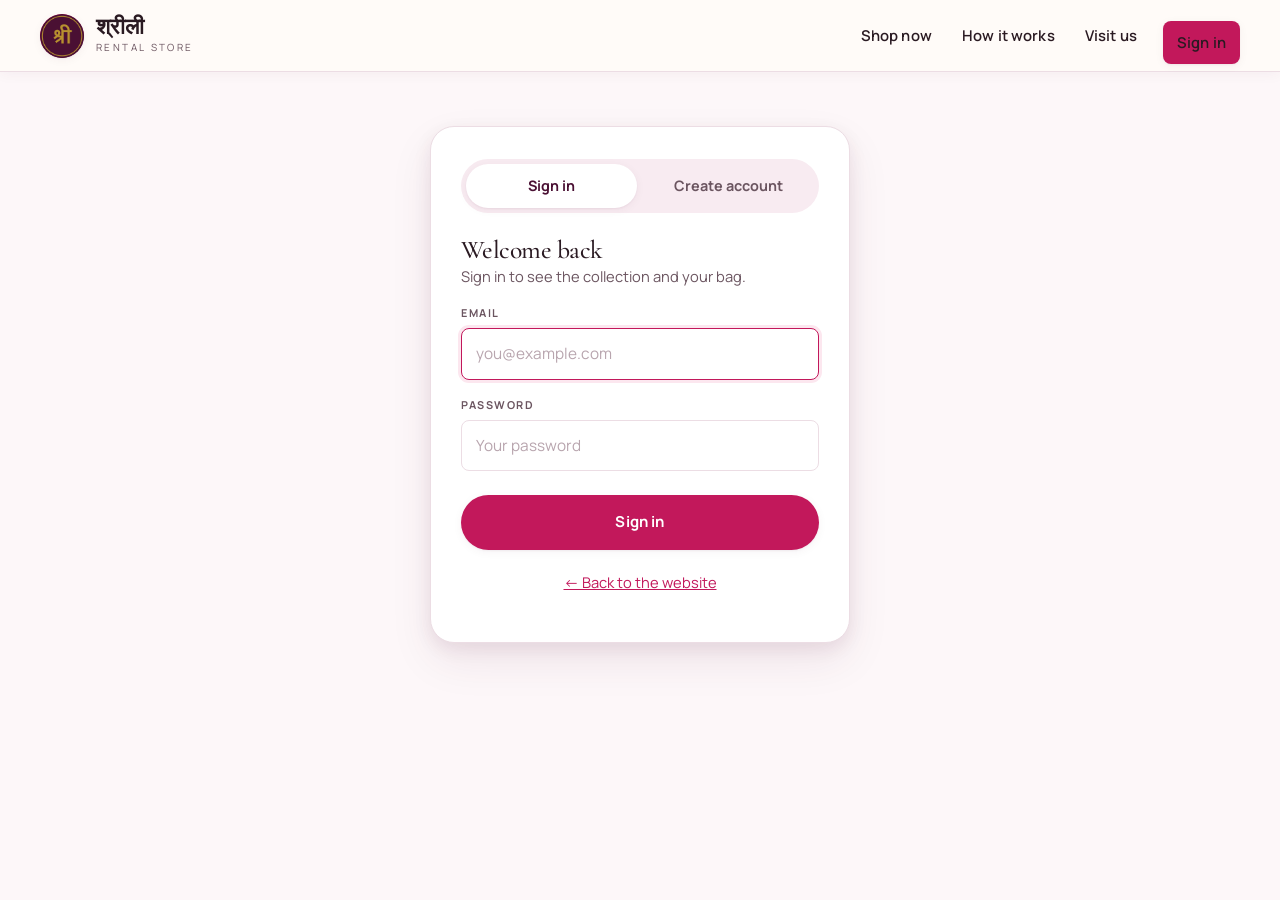
==== commit 83361ce3: "Add files via upload" ====
--- a/docs/account.html
+++ b/docs/account.html
@@ -5,7 +5,9 @@
 <meta name="viewport" content="width=device-width, initial-scale=1">
 <title>Sign in — श्रीली Rental Store</title>
 <meta name="robots" content="noindex">
-<meta name="theme-color" content="#4a1033">
+<meta name="theme-color" content="#4a1033">
+<link rel="icon" href="assets/img/logo.png" type="image/png">
+<link rel="apple-touch-icon" href="assets/img/logo.png">
 <link rel="preconnect" href="https://fonts.googleapis.com">
 <link rel="preconnect" href="https://fonts.gstatic.com" crossorigin>
 <link href="https://fonts.googleapis.com/css2?family=Cormorant+Garamond:ital,wght@0,400;0,500;0,600;1,400&family=Manrope:wght@400;500;600;700&family=Mukta:wght@400;600;700&display=swap" rel="stylesheet">
--- a/docs/assets/css/style.css
+++ b/docs/assets/css/style.css
@@ -441,7 +441,7 @@
 
 .owner-split { display: grid; gap: 34px; align-items: center; }
 @media (min-width: 860px) {
-  .owner-split { grid-template-columns: minmax(260px, 360px) 1fr; gap: 60px; }
+  .owner-split { grid-template-columns: 1fr minmax(260px, 360px); gap: 60px; }
 }
 
 .owner-shot {
@@ -847,4 +847,8 @@
   font-size: .74rem; letter-spacing: .18em; text-transform: uppercase;
   color: rgba(255,255,255,.72);
 }
-.hero-credit-line { width: 42px; height: 1px; background: var(--gold); display: block; }+.hero-credit-line { width: 42px; height: 1px; background: var(--gold); display: block; }
+/* The lookbook tiles are links into each category now. */
+a.look { display: block; text-decoration: none; color: inherit; }
+a.look:hover { box-shadow: var(--shadow-md); }
+a.look figcaption { z-index: 3; }
--- a/docs/assets/css/shop.css
+++ b/docs/assets/css/shop.css
@@ -206,6 +206,15 @@
   background: var(--blush); border-radius: 8px; padding: 9px 12px; margin-top: 4px;
 }
 
+/* Shortcut back to the review box, offered once a piece has been out. */
+.rate-link {
+  display: inline-block; margin-top: 6px;
+  font-size: .82rem; font-weight: 600; color: var(--plum);
+  text-decoration: none; border-bottom: 1px solid currentColor; padding-bottom: 1px;
+}
+.rate-link:hover { color: var(--gold); }
+.bk-card .rate-link { margin-top: 8px; }
+
 /* ------------------------------------------------------------------ auth */
 
 .auth-shell { max-width: 460px; margin: 6vh auto 10vh; padding: 0 20px; }
